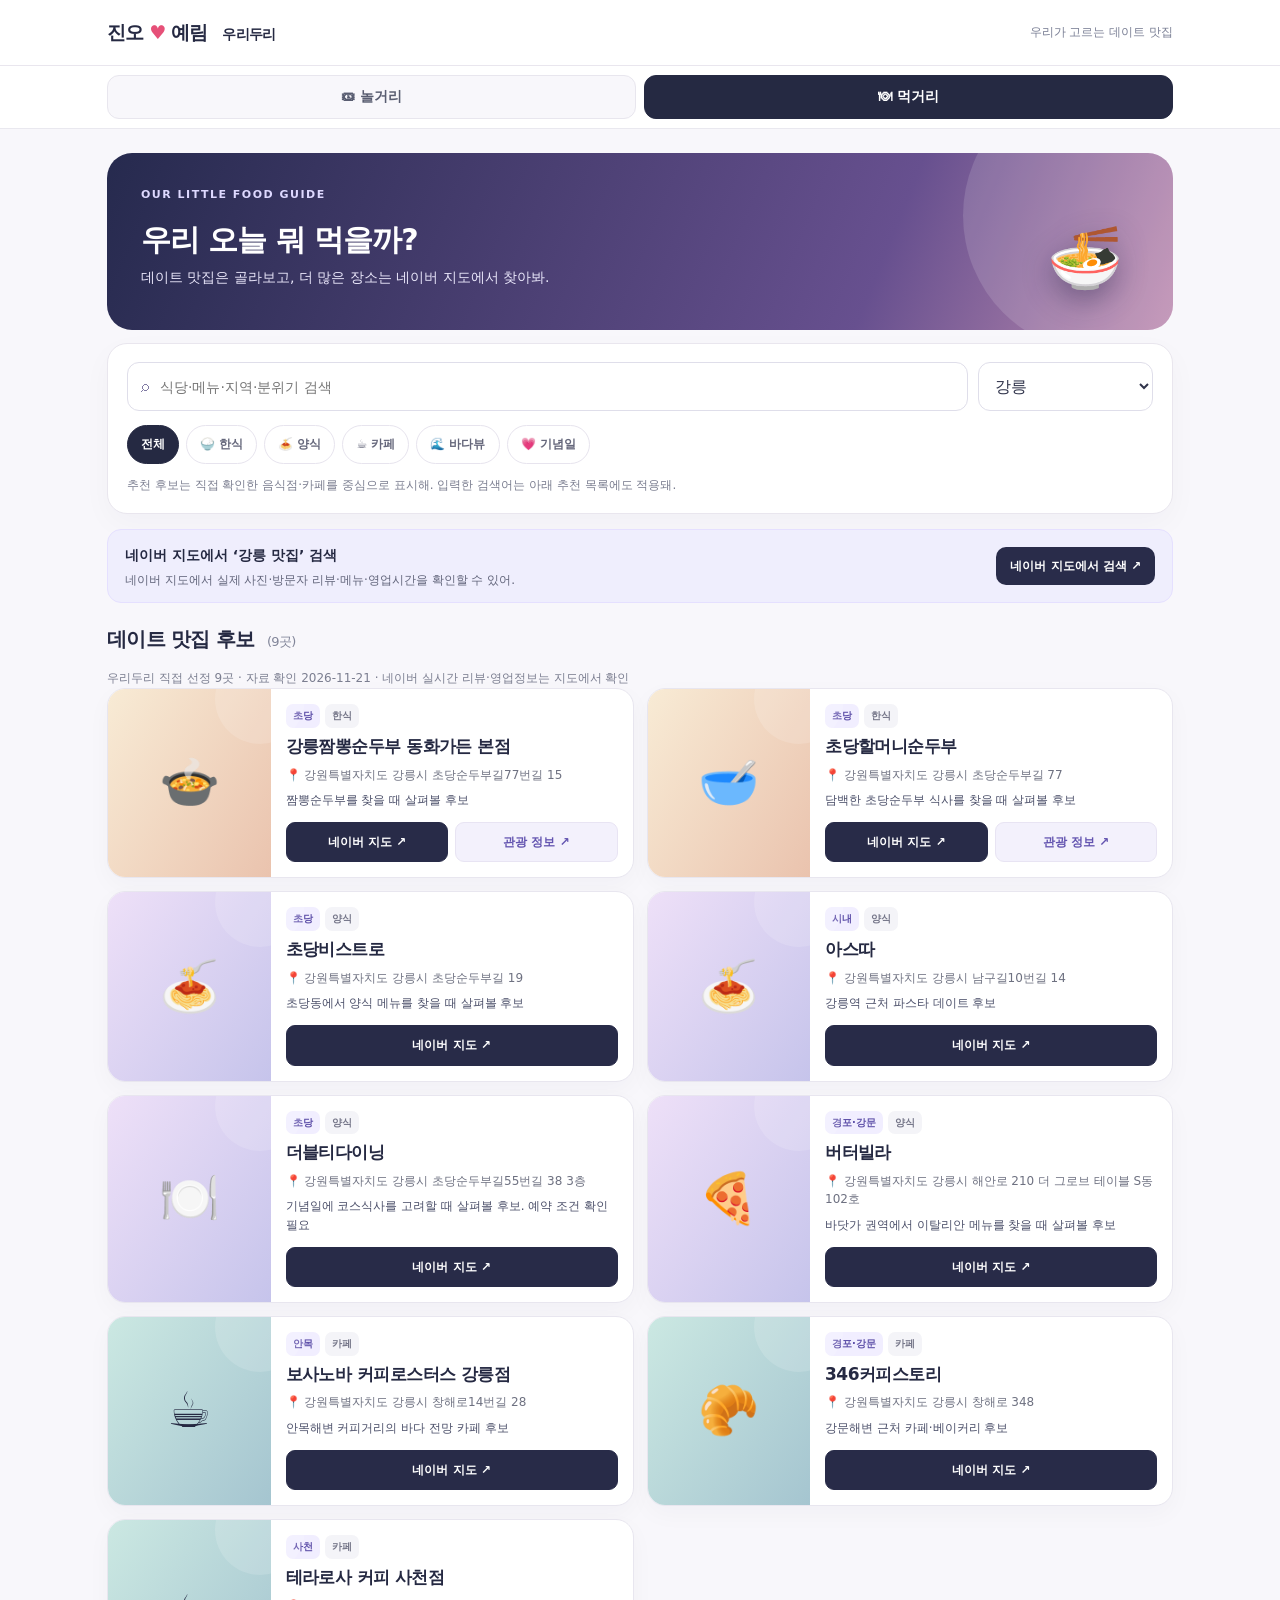
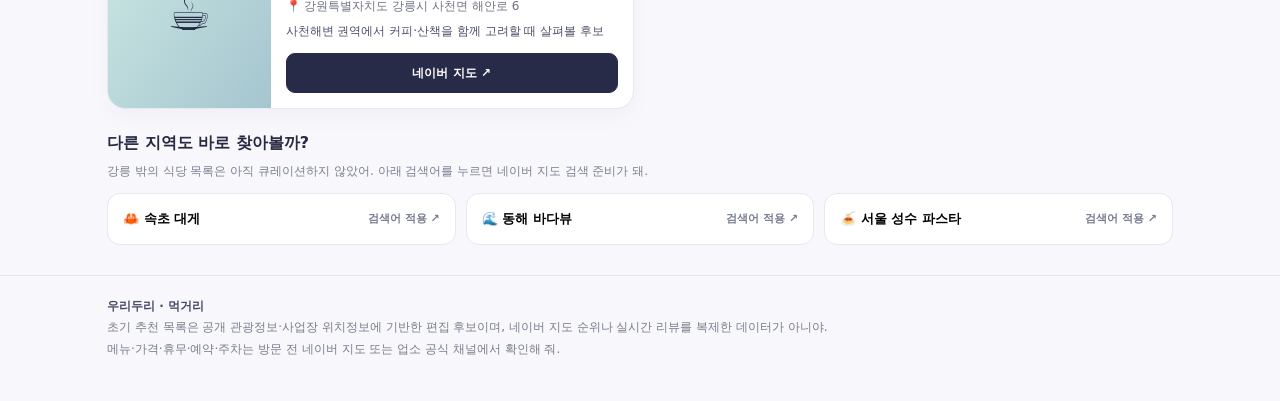
==== food.html @ eb6be4f4 "feat: add standalone UriDuri food discovery page with curated places and Naver Maps search" ====
<!doctype html>
<html lang="ko">
<head>
  <meta charset="utf-8">
  <meta name="viewport" content="width=device-width, initial-scale=1">
  <meta name="theme-color" content="#f8f7fb">
  <meta name="description" content="우리두리 먹거리: 데이트 맛집·카페 추천 후보와 네이버 지도 검색을 한곳에서. 강릉 기본 지역.">
  <title>우리두리 먹거리 | 진오 ♥ 예림</title>
  <link rel="stylesheet" href="./food.css">
  <link rel="stylesheet" href="./site-nav.css">
</head>
<body>
  <header class="nav">
    <div class="wrap navinner">
      <a class="brand" href="./index.html" aria-label="우리두리 놀거리로 이동">진오 <em>♥</em> 예림 <span>우리두리</span></a>
      <span class="header-note">우리가 고르는 데이트 맛집</span>
    </div>
  </header>
  <nav class="site-areas" aria-label="우리두리 주요 서비스">
    <div class="site-areas-inner">
      <a class="site-area" href="./index.html">🎟 놀거리</a>
      <a class="site-area active" href="./food.html" aria-current="page">🍽 먹거리</a>
    </div>
  </nav>
  <main class="wrap">
    <section class="food-hero" aria-label="먹거리 소개">
      <div class="hero-card">
        <span class="hero-kicker">OUR LITTLE FOOD GUIDE</span>
        <h1>우리 오늘 뭐 먹을까?</h1>
        <p>데이트 맛집은 골라보고, 더 많은 장소는 네이버 지도에서 찾아봐.</p>
        <span class="hero-emoji" aria-hidden="true">🍜</span>
      </div>
    </section>

    <section class="food-controls" aria-label="맛집 검색 및 취향 필터">
      <form id="foodSearchForm">
        <div class="search-row">
          <label class="search-input">
            <span aria-hidden="true">⌕</span>
            <input id="foodSearch" type="search" placeholder="식당·메뉴·지역·분위기 검색" autocomplete="off" maxlength="100" aria-label="맛집 검색어">
          </label>
          <select id="foodRegion" aria-label="검색 지역">
            <option value="강릉" selected>강릉</option>
            <option value="속초">속초</option>
            <option value="동해">동해</option>
            <option value="춘천">춘천</option>
            <option value="원주">원주</option>
            <option value="서울">서울</option>
            <option value="부산">부산</option>
            <option value="전국">전국</option>
          </select>
        </div>
        <div class="food-chips" role="group" aria-label="식당 종류 및 취향">
          <button class="food-chip active" type="button" data-food-filter="전체" aria-pressed="true">전체</button>
          <button class="food-chip" type="button" data-food-filter="한식" aria-pressed="false">🍚 한식</button>
          <button class="food-chip" type="button" data-food-filter="양식" aria-pressed="false">🍝 양식</button>
          <button class="food-chip" type="button" data-food-filter="카페" aria-pressed="false">☕ 카페</button>
          <button class="food-chip" type="button" data-food-filter="바다뷰" aria-pressed="false">🌊 바다뷰</button>
          <button class="food-chip" type="button" data-food-filter="기념일" aria-pressed="false">💗 기념일</button>
        </div>
      </form>
      <p class="food-source-brief">추천 후보는 직접 확인한 음식점·카페를 중심으로 표시해. 입력한 검색어는 아래 추천 목록에도 적용돼.</p>
    </section>

    <div class="quick-action">
      <div>
        <strong id="naverSummary">네이버 지도에서 ‘강릉 맛집’ 검색</strong>
        <p>네이버 지도에서 실제 사진·방문자 리뷰·메뉴·영업시간을 확인할 수 있어.</p>
      </div>
      <a class="nav-open" id="naverFind" href="https://map.naver.com/p/search/%EA%B0%95%EB%A6%89%20%EB%A7%9B%EC%A7%91" target="_blank" rel="noopener noreferrer">네이버 지도에서 검색 ↗</a>
    </div>

    <section aria-labelledby="foodResultsTitle">
      <div class="section-head">
        <h2 id="foodResultsTitle">데이트 맛집 후보 <small id="foodCount"></small></h2>
      </div>
      <p id="foodStatus" class="food-source-brief" role="status">추천 후보를 불러오는 중...</p>
      <div id="foodCards" class="food-grid" aria-live="polite"></div>
    </section>

    <section class="more-section" aria-label="지역별 맛집 빠른 검색">
      <h3>다른 지역도 바로 찾아볼까?</h3>
      <p>강릉 밖의 식당 목록은 아직 큐레이션하지 않았어. 아래 검색어를 누르면 네이버 지도 검색 준비가 돼.</p>
      <div class="suggest-row">
        <button class="suggest" type="button" data-example-region="속초" data-example-query="대게 맛집"><span>🦀 속초 대게</span><small>검색어 적용 ↗</small></button>
        <button class="suggest" type="button" data-example-region="동해" data-example-query="바다뷰 카페"><span>🌊 동해 바다뷰</span><small>검색어 적용 ↗</small></button>
        <button class="suggest" type="button" data-example-region="서울" data-example-query="성수 파스타"><span>🍝 서울 성수 파스타</span><small>검색어 적용 ↗</small></button>
      </div>
    </section>
  </main>

  <footer class="foot"><div class="wrap">
    <strong>우리두리 · 먹거리</strong>
    <div>초기 추천 목록은 공개 관광정보·사업장 위치정보에 기반한 편집 후보이며, 네이버 지도 순위나 실시간 리뷰를 복제한 데이터가 아니야.</div>
    <div>메뉴·가격·휴무·예약·주차는 방문 전 네이버 지도 또는 업소 공식 채널에서 확인해 줘.</div>
  </div></footer>
  <script defer src="./food.js"></script>
</body>
</html>
---- food.css ----
:root{--ink:#252942;--pale:#f8f7fb;--line:#e9e6ee;--muted:#73788d;--purple:#6254b8;--pink:#e65078}
*{box-sizing:border-box}
html{scroll-behavior:smooth}
body{margin:0;background:var(--pale);font-family:system-ui,-apple-system,'Pretendard','Noto Sans KR',sans-serif;color:var(--ink);line-height:1.55}
button,input,select{font:inherit}
button{cursor:pointer}
a{color:inherit;text-decoration:none}
a:focus-visible,button:focus-visible,input:focus-visible,select:focus-visible{outline:3px solid #988bdc;outline-offset:2px}
[hidden]{display:none!important}
.wrap{max-width:1110px;margin:auto;padding:0 22px}
.nav{background:rgba(255,255,255,.95);border-bottom:1px solid var(--line);position:sticky;top:0;z-index:20;backdrop-filter:blur(12px)}
.navinner{min-height:65px;display:flex;align-items:center;justify-content:space-between;gap:12px}
.brand{font-size:19px;font-weight:850;letter-spacing:-.8px;white-space:nowrap}
.brand em{color:var(--pink);font-style:normal}
.brand span{font-size:.73em;font-weight:700;margin-left:9px}
.header-note{font-size:12px;color:#797e94}
.food-hero{padding:24px 0 13px}
.hero-card{position:relative;overflow:hidden;border-radius:25px;min-height:177px;padding:28px 34px;background:linear-gradient(112deg,#262a4e 0%,#67508f 72%,#bd8bb0 100%);color:#fff}
.hero-card:before{content:'';position:absolute;right:-65px;top:-75px;width:275px;height:275px;border-radius:50%;background:#fff2}
.hero-kicker{font-size:11px;letter-spacing:1.5px;font-weight:800;color:#ded9ff}
.hero-card h1{font-size:30px;letter-spacing:-1px;margin:14px 0 8px;line-height:1.32;position:relative}
.hero-card p{font-size:14px;color:#e9e6fa;margin:0;position:relative}
.hero-emoji{position:absolute;right:50px;top:58px;font-size:61px;filter:drop-shadow(0 10px 15px #15153d66)}
.food-controls{background:#fff;border:1px solid var(--line);padding:18px 19px;border-radius:20px;box-shadow:0 10px 30px #24244708}
.search-row{display:grid;grid-template-columns:minmax(0,1fr) 175px;gap:10px}
.search-input{height:49px;border:1px solid #dfdeea;border-radius:12px;display:flex;align-items:center;gap:9px;padding:0 13px}
.search-input span{color:#817ba4}
.search-input input{border:0;outline:none;width:100%;min-width:0;color:var(--ink);height:100%;font-size:14px}
.search-row select{width:100%;height:49px;border:1px solid #dfdeea;border-radius:12px;padding:0 12px;background:#fff;color:#30344b}
.food-chips{margin-top:14px;display:flex;gap:7px;flex-wrap:wrap}
.food-chip{border:1px solid #e7e4ee;background:#fff;color:#65677b;font-size:12px;font-weight:750;border-radius:99px;padding:9px 13px}
.food-chip.active{background:var(--ink);border-color:var(--ink);color:white}
.food-source-brief{font-size:12px;color:#7b7e90;margin:12px 0 0;line-height:1.6}
.quick-action{display:flex;align-items:center;justify-content:space-between;gap:15px;background:#efeefd;border:1px solid #e5e0ff;padding:13px 17px;border-radius:14px;margin:15px 0 21px}
.quick-action strong{font-size:14px}
.quick-action p{font-size:12px;margin:3px 0 0;color:#62657b}
.nav-open{display:inline-flex;align-items:center;justify-content:center;gap:5px;padding:10px 14px;border-radius:10px;background:#292c4a;color:#fff;font-weight:800;white-space:nowrap;font-size:12px}
.section-head{display:flex;align-items:center;justify-content:space-between;gap:10px;margin:14px 0}
.section-head h2{font-size:20px;letter-spacing:-.7px;margin:0}
.section-head small{font-size:13px;color:#818599;font-weight:500;margin-left:6px}
.food-grid{display:grid;grid-template-columns:repeat(2,minmax(0,1fr));gap:13px}
.food-card{display:flex;min-width:0;overflow:hidden;background:#fff;border:1px solid #e8e6ef;border-radius:18px;box-shadow:0 8px 25px #25294208}
.food-art{flex:0 0 31%;min-height:188px;display:flex;justify-content:center;align-items:center;background:linear-gradient(130deg,#e8e5f7,#c9bddf);font-size:49px;position:relative}
.food-art:after{content:'';position:absolute;right:0;top:0;height:90px;width:90px;border-radius:50%;background:#ffffff24;transform:translate(34px,-35px)}
.food-art.category-cafe{background:linear-gradient(125deg,#cbe8e2,#a5c5d0)}
.food-art.category-korean{background:linear-gradient(120deg,#f8ebd5,#eac3ae)}
.food-art.category-western{background:linear-gradient(125deg,#eee0f8,#c6c4eb)}
.food-art span{position:relative;z-index:1}
.food-info{padding:15px;display:flex;flex-direction:column;gap:7px;min-width:0;flex:1}
.food-tags{display:flex;flex-wrap:wrap;gap:5px}
.food-tag{font-size:10px;color:#5e50a9;background:#f1eeff;border-radius:7px;padding:4px 7px;font-weight:800}
.food-tag.secondary{color:#757689;background:#f4f4f8}
.food-info h3{font-size:17px;letter-spacing:-.55px;margin:0;line-height:1.4;overflow-wrap:anywhere}
.food-info p{font-size:12px;color:#6e7181;line-height:1.55;margin:0}
.food-info .food-note{color:#4c506a;font-size:12px}
.food-actions{display:flex;gap:7px;flex-wrap:wrap;margin-top:auto;padding-top:5px}
.food-actions a{flex:1 1 100px;text-align:center;padding:10px 6px;border-radius:9px;border:1px solid #e8e4f3;color:#6354b0;background:#f3f1fc;font-size:12px;font-weight:800}
.food-actions a.primary{background:#282b48;color:#fff;border-color:#282b48}
.food-empty{grid-column:1/-1;background:white;border:1px dashed #d8d4e6;border-radius:16px;padding:28px 20px;text-align:center;color:#687083;line-height:1.8;font-size:13px}
.more-section{margin:22px 0 8px}
.more-section h3{font-size:16px;margin:0 0 6px}
.more-section p{font-size:12px;color:#798092;margin:0 0 12px}
.suggest-row{display:grid;grid-template-columns:repeat(3,minmax(0,1fr));gap:10px}
.suggest{background:#fff;border:1px solid #e8e6ef;border-radius:13px;padding:15px;display:flex;align-items:center;justify-content:space-between;font-size:13px;font-weight:780;gap:8px}
.suggest small{color:#777b90;font-size:11px}
.foot{border-top:1px solid #e7e5ed;margin-top:30px;padding:20px 0 40px;font-size:12px;color:#777d8d;line-height:1.8}
.foot strong{color:#444b65}
@media(max-width:760px){
 .wrap{padding:0 14px}
 .navinner{min-height:58px}
 .brand{font-size:15px}
 .brand span{font-size:.8em;margin-left:6px}
 .header-note{display:none}
 .food-hero{padding:14px 0 11px}
 .hero-card{min-height:145px;padding:24px;border-radius:19px}
 .hero-kicker{font-size:10px}
 .hero-card h1{font-size:25px;margin:11px 0 8px}
 .hero-card p{font-size:12px;max-width:250px}
 .hero-emoji{font-size:42px;right:19px;top:61px}
 .food-controls{padding:13px;border-radius:15px}
 .search-row{grid-template-columns:minmax(0,1fr) 110px;gap:7px}
 .search-input,.search-row select{height:44px}
 .search-input{padding:0 9px}
 .search-input input{font-size:12px}
 .search-row select{font-size:12px;padding:0 7px}
 .food-chips{flex-wrap:nowrap;overflow-x:auto;scrollbar-width:none;padding-bottom:2px}
 .food-chips::-webkit-scrollbar{display:none}
 .food-chip{white-space:nowrap;flex:none}
 .quick-action{align-items:stretch;padding:12px;gap:9px;flex-direction:column;margin:12px 0 18px}
 .nav-open{min-height:42px}
 .section-head h2{font-size:18px}
 .food-grid{grid-template-columns:1fr;gap:10px}
 .food-card{border-radius:14px}
 .food-art{flex-basis:30%;min-height:174px;font-size:40px}
 .food-info{padding:12px;gap:6px}
 .food-info h3{font-size:15px}
 .food-info p{font-size:11px}
 .food-actions a{font-size:11px;padding:9px 6px}
 .suggest-row{grid-template-columns:1fr}
 .suggest{padding:12px}
}
@media(max-width:350px){.hero-emoji{opacity:.3}.food-art{flex-basis:28%}.food-info{padding:10px}}
---- site-nav.css ----
/* 공통: 우리두리 놀거리/먹거리 대주제 */
.site-areas{background:#fff;border-bottom:1px solid #e9e8ef}
.site-areas-inner{max-width:1110px;margin:auto;display:grid;grid-template-columns:1fr 1fr;gap:8px;padding:9px 22px}
.site-area{min-height:44px;display:flex;align-items:center;justify-content:center;gap:8px;border:1px solid #e8e6ee;border-radius:12px;background:#f8f7fb;color:#595d71;font-weight:800;font-size:14px;text-decoration:none}
.site-area.active{background:#252942;border-color:#252942;color:#fff}
.site-area:focus-visible{outline:3px solid #887be0;outline-offset:2px}
@media(max-width:760px){
 .site-areas-inner{padding:8px 14px;gap:7px}
 .site-area{min-height:43px;font-size:13px;border-radius:11px}
}
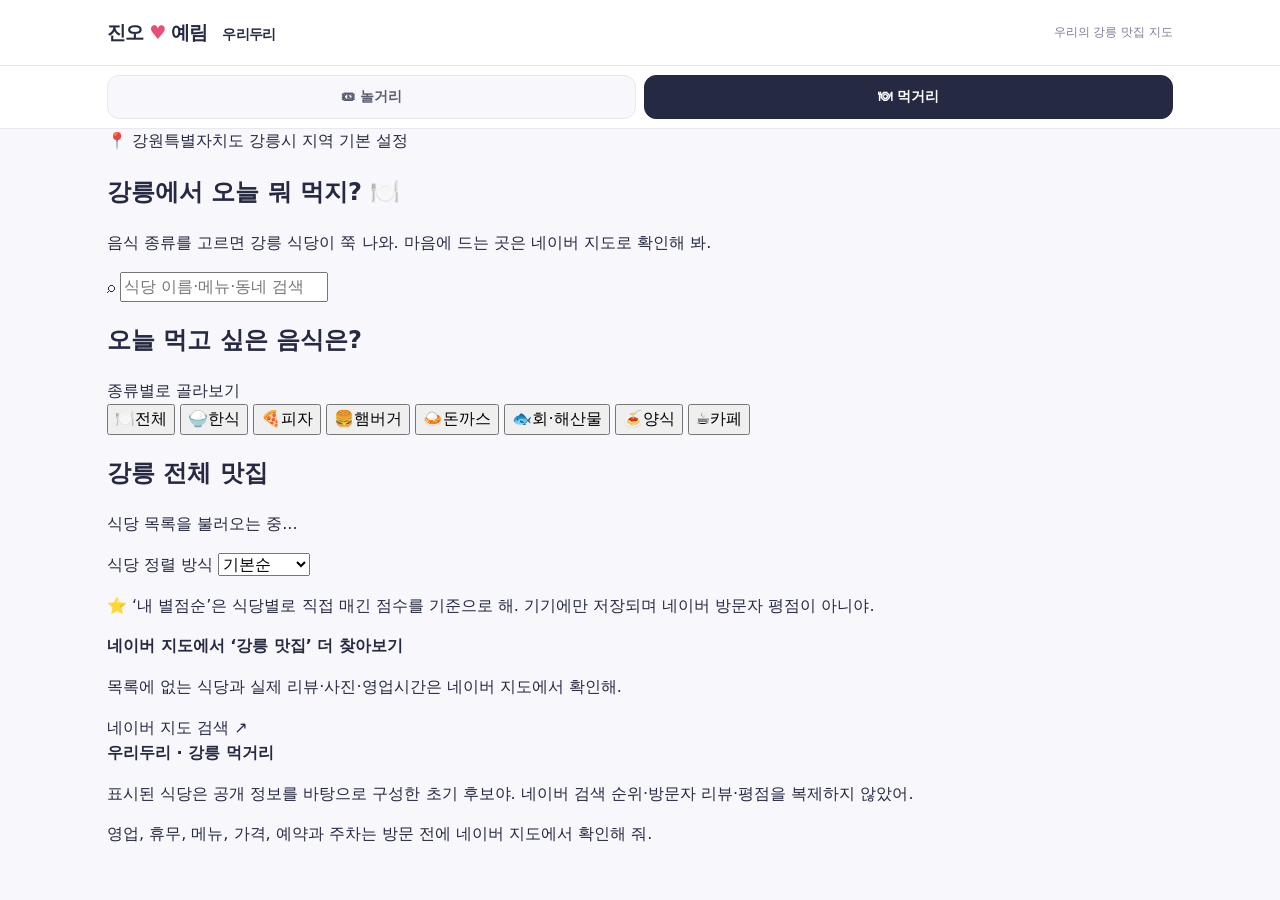
==== commit 805fda03: "ui: redesign Gangneung food discovery as delivery-app categories and vertical restaurant list" ====
--- a/food.html
+++ b/food.html
@@ -4,16 +4,16 @@
   <meta charset="utf-8">
   <meta name="viewport" content="width=device-width, initial-scale=1">
   <meta name="theme-color" content="#f8f7fb">
-  <meta name="description" content="우리두리 먹거리: 데이트 맛집·카페 추천 후보와 네이버 지도 검색을 한곳에서. 강릉 기본 지역.">
-  <title>우리두리 먹거리 | 진오 ♥ 예림</title>
+  <meta name="description" content="우리두리 강릉 먹거리. 한식, 피자, 햄버거, 돈까스, 회 맛집을 음식별로 찾아보고 네이버 지도에서 확인.">
+  <title>우리두리 먹거리 | 강릉 맛집</title>
   <link rel="stylesheet" href="./food.css">
   <link rel="stylesheet" href="./site-nav.css">
 </head>
 <body>
   <header class="nav">
     <div class="wrap navinner">
-      <a class="brand" href="./index.html" aria-label="우리두리 놀거리로 이동">진오 <em>♥</em> 예림 <span>우리두리</span></a>
-      <span class="header-note">우리가 고르는 데이트 맛집</span>
+      <a class="brand" href="./index.html" aria-label="우리두리 놀거리 이동">진오 <em>♥</em> 예림 <span>우리두리</span></a>
+      <span class="header-note">우리의 강릉 맛집 지도</span>
     </div>
   </header>
   <nav class="site-areas" aria-label="우리두리 주요 서비스">
@@ -23,76 +23,67 @@
     </div>
   </nav>
   <main class="wrap">
-    <section class="food-hero" aria-label="먹거리 소개">
-      <div class="hero-card">
-        <span class="hero-kicker">OUR LITTLE FOOD GUIDE</span>
-        <h1>우리 오늘 뭐 먹을까?</h1>
-        <p>데이트 맛집은 골라보고, 더 많은 장소는 네이버 지도에서 찾아봐.</p>
-        <span class="hero-emoji" aria-hidden="true">🍜</span>
+    <section class="food-intro">
+      <div class="food-location">📍 강원특별자치도 강릉시 <span>지역 기본 설정</span></div>
+      <h1>강릉에서 오늘 뭐 먹지? <span aria-hidden="true">🍽️</span></h1>
+      <p>음식 종류를 고르면 강릉 식당이 쭉 나와. 마음에 드는 곳은 네이버 지도로 확인해 봐.</p>
+    </section>
+
+    <section class="food-search-area" aria-label="강릉 식당 찾기">
+      <form id="foodSearchForm" role="search">
+        <label class="food-search-box">
+          <span aria-hidden="true">⌕</span>
+          <input id="foodSearch" type="search" placeholder="식당 이름·메뉴·동네 검색" autocomplete="off" maxlength="100" aria-label="강릉 맛집 검색어">
+        </label>
+      </form>
+      <div class="food-category-title">
+        <h2>오늘 먹고 싶은 음식은?</h2>
+        <span>종류별로 골라보기</span>
+      </div>
+      <div class="food-category-grid" role="group" aria-label="음식 종류 선택">
+        <button class="food-category active" data-food-filter="전체" type="button" aria-pressed="true"><span class="food-category-icon">🍽️</span><span>전체</span></button>
+        <button class="food-category" data-food-filter="한식" type="button" aria-pressed="false"><span class="food-category-icon">🍚</span><span>한식</span></button>
+        <button class="food-category" data-food-filter="피자" type="button" aria-pressed="false"><span class="food-category-icon">🍕</span><span>피자</span></button>
+        <button class="food-category" data-food-filter="햄버거" type="button" aria-pressed="false"><span class="food-category-icon">🍔</span><span>햄버거</span></button>
+        <button class="food-category" data-food-filter="돈까스" type="button" aria-pressed="false"><span class="food-category-icon">🍛</span><span>돈까스</span></button>
+        <button class="food-category" data-food-filter="회" type="button" aria-pressed="false"><span class="food-category-icon">🐟</span><span>회·해산물</span></button>
+        <button class="food-category" data-food-filter="양식" type="button" aria-pressed="false"><span class="food-category-icon">🍝</span><span>양식</span></button>
+        <button class="food-category" data-food-filter="카페" type="button" aria-pressed="false"><span class="food-category-icon">☕</span><span>카페</span></button>
       </div>
     </section>
 
-    <section class="food-controls" aria-label="맛집 검색 및 취향 필터">
-      <form id="foodSearchForm">
-        <div class="search-row">
-          <label class="search-input">
-            <span aria-hidden="true">⌕</span>
-            <input id="foodSearch" type="search" placeholder="식당·메뉴·지역·분위기 검색" autocomplete="off" maxlength="100" aria-label="맛집 검색어">
-          </label>
-          <select id="foodRegion" aria-label="검색 지역">
-            <option value="강릉" selected>강릉</option>
-            <option value="속초">속초</option>
-            <option value="동해">동해</option>
-            <option value="춘천">춘천</option>
-            <option value="원주">원주</option>
-            <option value="서울">서울</option>
-            <option value="부산">부산</option>
-            <option value="전국">전국</option>
+    <section class="restaurants" aria-labelledby="foodResultsTitle">
+      <div class="food-results-title">
+        <div>
+          <h2 id="foodResultsTitle"><span id="foodCategoryTitle">강릉 전체 맛집</span> <small id="foodCount"></small></h2>
+          <p id="foodStatus" role="status">식당 목록을 불러오는 중...</p>
+        </div>
+        <label class="food-sort">
+          <span class="visually-hidden">식당 정렬 방식</span>
+          <select id="foodSort" aria-label="식당 정렬 방식">
+            <option value="recommended">기본순</option>
+            <option value="name">가나다순</option>
+            <option value="my-rating">내 별점순</option>
           </select>
-        </div>
-        <div class="food-chips" role="group" aria-label="식당 종류 및 취향">
-          <button class="food-chip active" type="button" data-food-filter="전체" aria-pressed="true">전체</button>
-          <button class="food-chip" type="button" data-food-filter="한식" aria-pressed="false">🍚 한식</button>
-          <button class="food-chip" type="button" data-food-filter="양식" aria-pressed="false">🍝 양식</button>
-          <button class="food-chip" type="button" data-food-filter="카페" aria-pressed="false">☕ 카페</button>
-          <button class="food-chip" type="button" data-food-filter="바다뷰" aria-pressed="false">🌊 바다뷰</button>
-          <button class="food-chip" type="button" data-food-filter="기념일" aria-pressed="false">💗 기념일</button>
-        </div>
-      </form>
-      <p class="food-source-brief">추천 후보는 직접 확인한 음식점·카페를 중심으로 표시해. 입력한 검색어는 아래 추천 목록에도 적용돼.</p>
+        </label>
+      </div>
+      <div class="food-list" id="foodCards" aria-live="polite"></div>
+      <p class="food-rating-hint">⭐ ‘내 별점순’은 식당별로 직접 매긴 점수를 기준으로 해. 기기에만 저장되며 네이버 방문자 평점이 아니야.</p>
     </section>
 
-    <div class="quick-action">
+    <section class="food-naver-box" aria-label="네이버 지도에서 더 찾기">
       <div>
-        <strong id="naverSummary">네이버 지도에서 ‘강릉 맛집’ 검색</strong>
-        <p>네이버 지도에서 실제 사진·방문자 리뷰·메뉴·영업시간을 확인할 수 있어.</p>
+        <strong id="naverSummary">네이버 지도에서 ‘강릉 맛집’ 더 찾아보기</strong>
+        <p>목록에 없는 식당과 실제 리뷰·사진·영업시간은 네이버 지도에서 확인해.</p>
       </div>
-      <a class="nav-open" id="naverFind" href="https://map.naver.com/p/search/%EA%B0%95%EB%A6%89%20%EB%A7%9B%EC%A7%91" target="_blank" rel="noopener noreferrer">네이버 지도에서 검색 ↗</a>
-    </div>
-
-    <section aria-labelledby="foodResultsTitle">
-      <div class="section-head">
-        <h2 id="foodResultsTitle">데이트 맛집 후보 <small id="foodCount"></small></h2>
-      </div>
-      <p id="foodStatus" class="food-source-brief" role="status">추천 후보를 불러오는 중...</p>
-      <div id="foodCards" class="food-grid" aria-live="polite"></div>
-    </section>
-
-    <section class="more-section" aria-label="지역별 맛집 빠른 검색">
-      <h3>다른 지역도 바로 찾아볼까?</h3>
-      <p>강릉 밖의 식당 목록은 아직 큐레이션하지 않았어. 아래 검색어를 누르면 네이버 지도 검색 준비가 돼.</p>
-      <div class="suggest-row">
-        <button class="suggest" type="button" data-example-region="속초" data-example-query="대게 맛집"><span>🦀 속초 대게</span><small>검색어 적용 ↗</small></button>
-        <button class="suggest" type="button" data-example-region="동해" data-example-query="바다뷰 카페"><span>🌊 동해 바다뷰</span><small>검색어 적용 ↗</small></button>
-        <button class="suggest" type="button" data-example-region="서울" data-example-query="성수 파스타"><span>🍝 서울 성수 파스타</span><small>검색어 적용 ↗</small></button>
-      </div>
+      <a class="food-naver-btn" id="naverFind" href="https://map.naver.com/p/search/%EA%B0%95%EB%A6%89%20%EB%A7%9B%EC%A7%91" target="_blank" rel="noopener noreferrer">네이버 지도 검색 ↗</a>
     </section>
   </main>
 
-  <footer class="foot"><div class="wrap">
-    <strong>우리두리 · 먹거리</strong>
-    <div>초기 추천 목록은 공개 관광정보·사업장 위치정보에 기반한 편집 후보이며, 네이버 지도 순위나 실시간 리뷰를 복제한 데이터가 아니야.</div>
-    <div>메뉴·가격·휴무·예약·주차는 방문 전 네이버 지도 또는 업소 공식 채널에서 확인해 줘.</div>
+  <footer class="food-footer"><div class="wrap">
+    <strong>우리두리 · 강릉 먹거리</strong>
+    <p>표시된 식당은 공개 정보를 바탕으로 구성한 초기 후보야. 네이버 검색 순위·방문자 리뷰·평점을 복제하지 않았어.</p>
+    <p>영업, 휴무, 메뉴, 가격, 예약과 주차는 방문 전에 네이버 지도에서 확인해 줘.</p>
   </div></footer>
   <script defer src="./food.js"></script>
 </body>
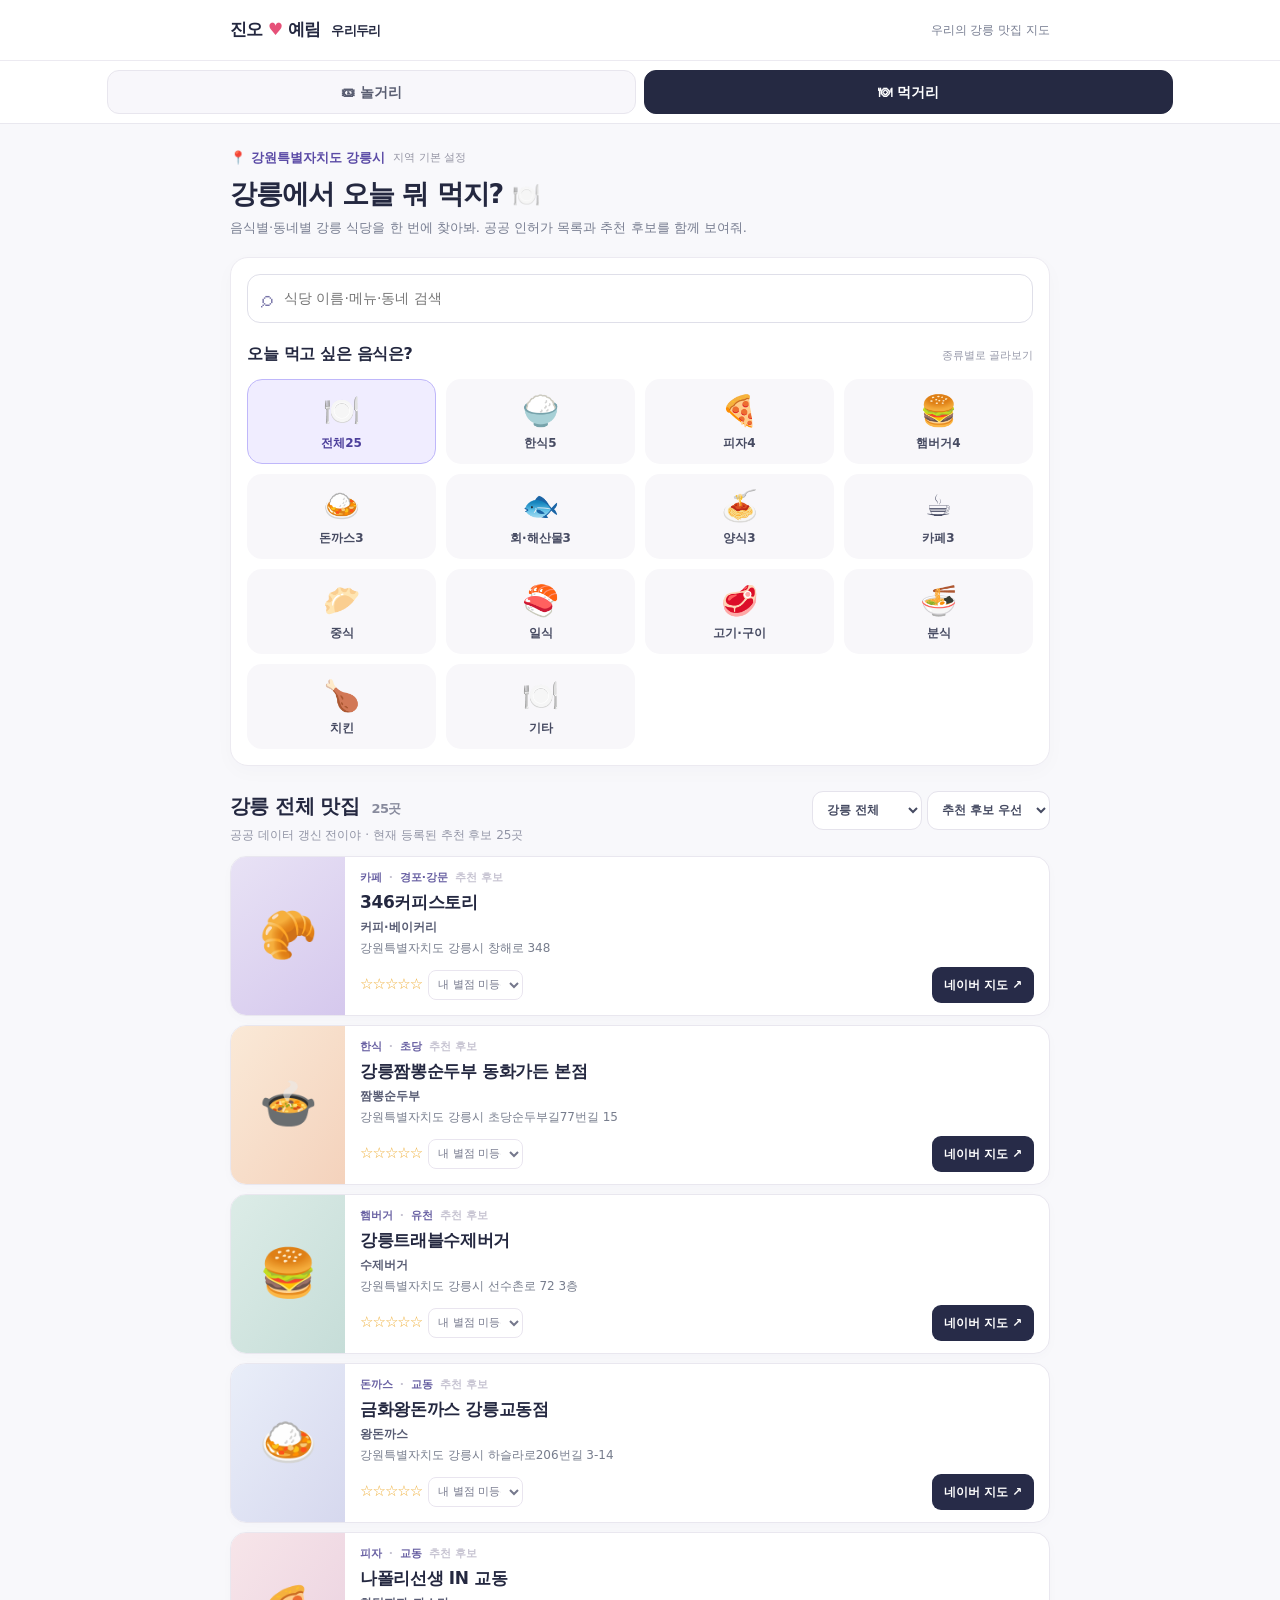
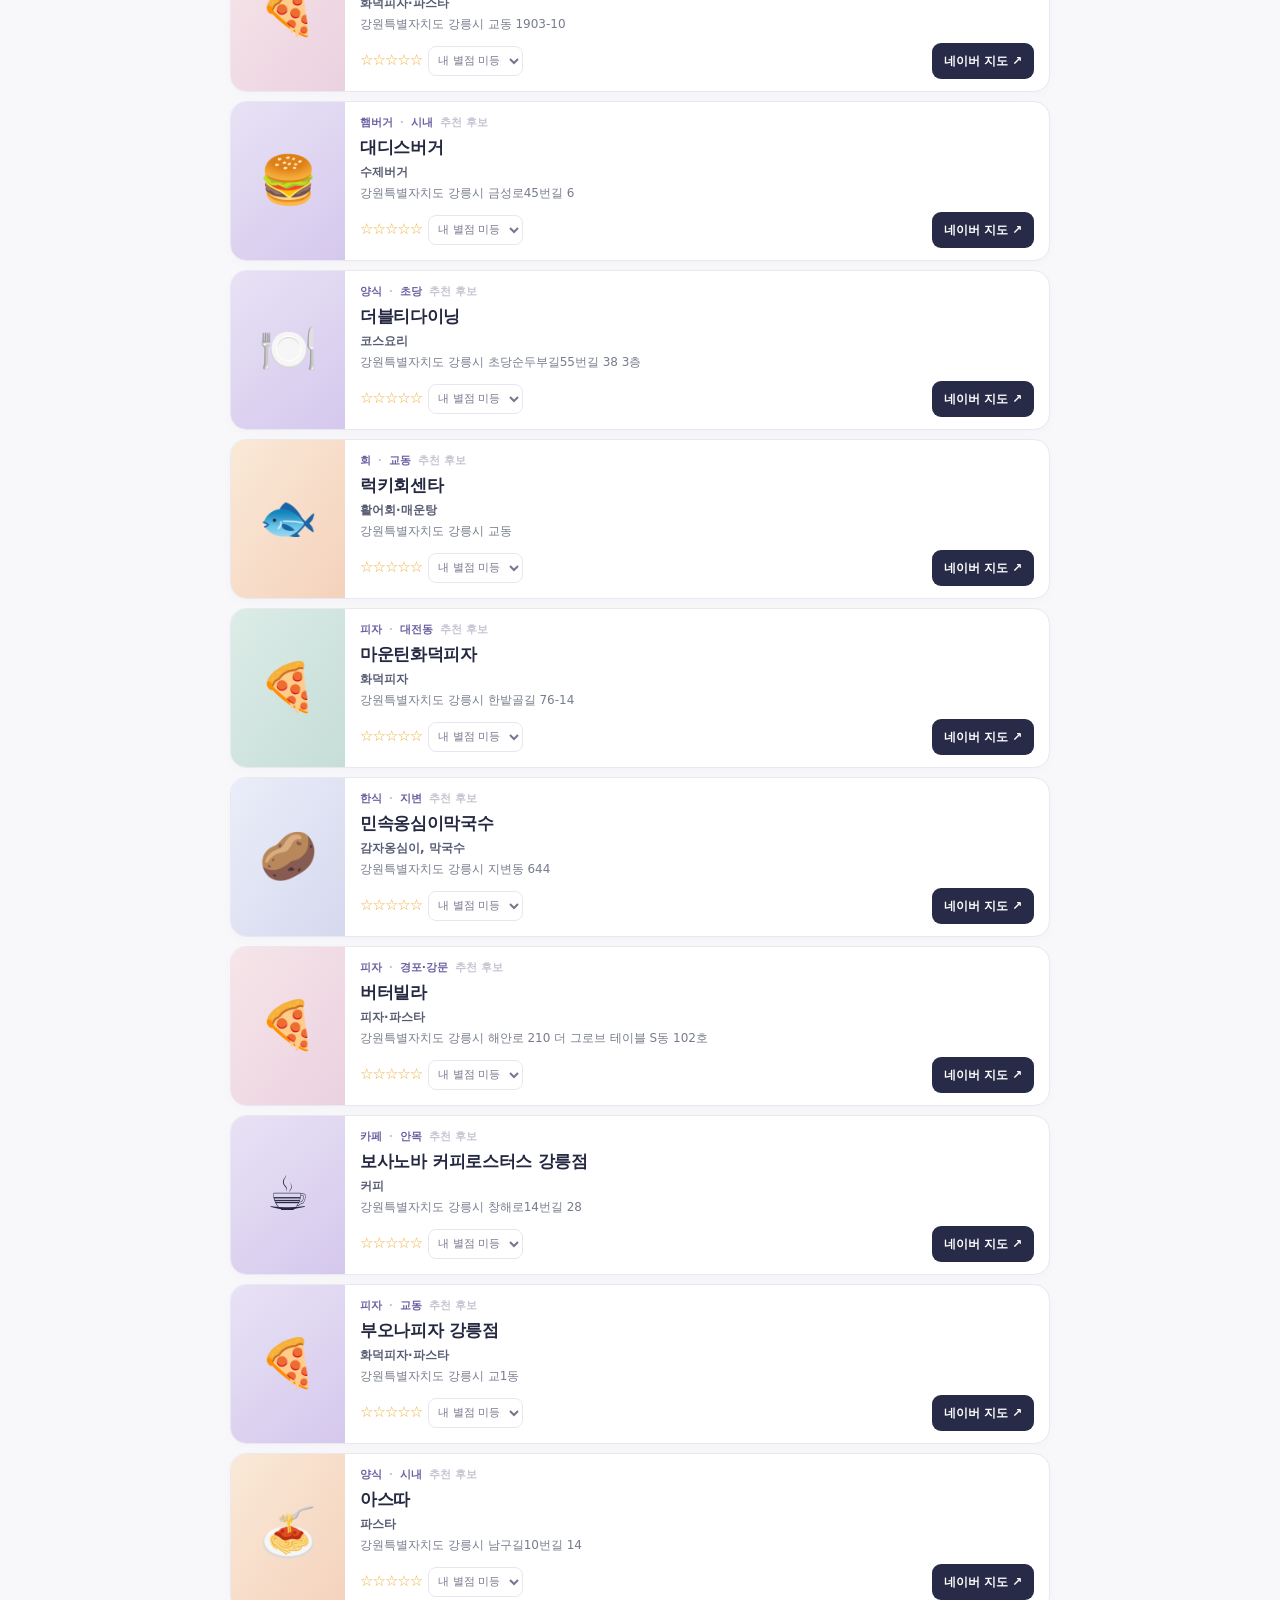
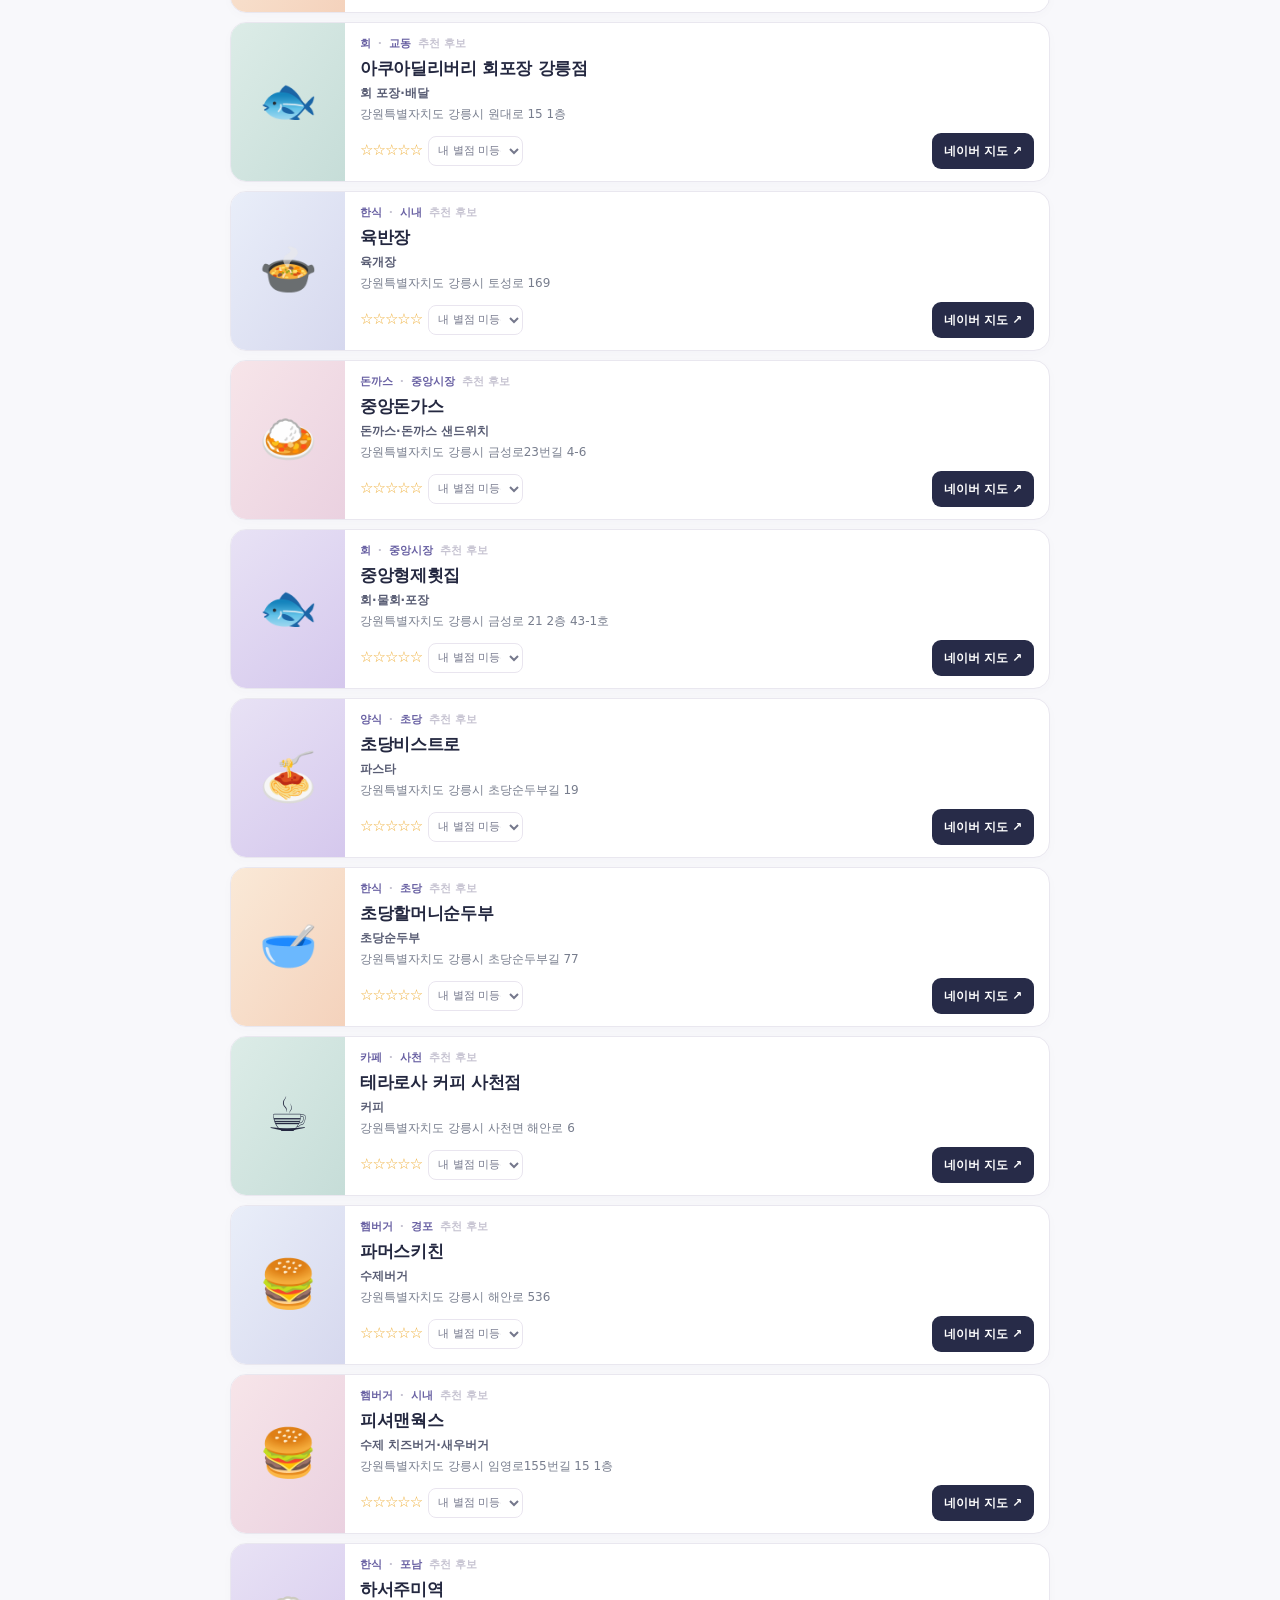
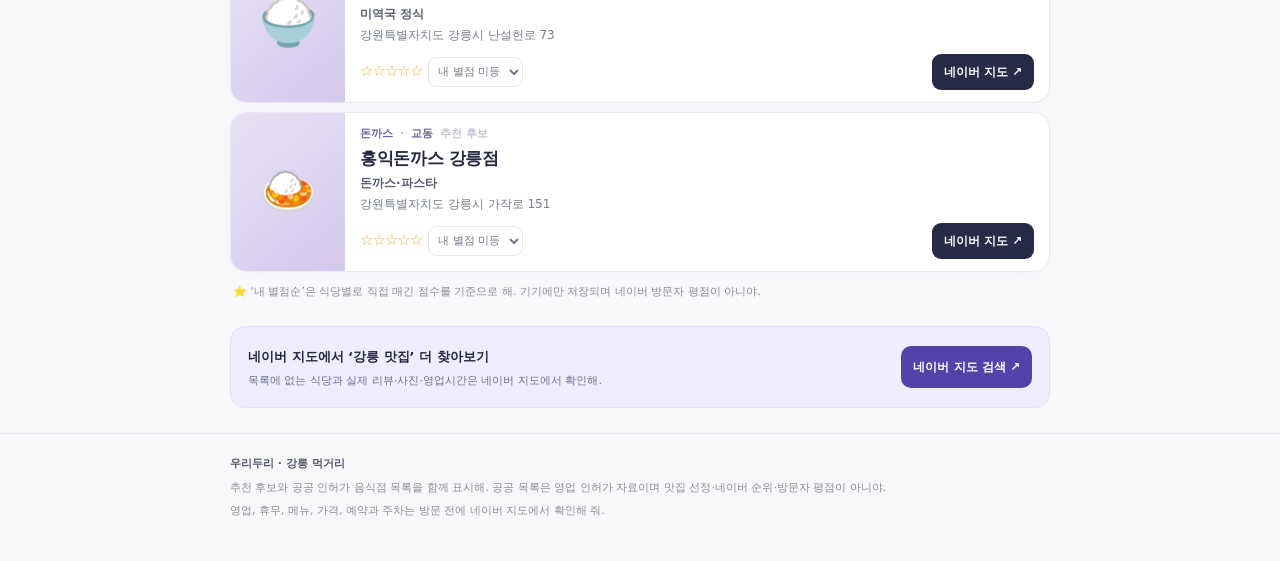
==== commit f0625678: "feat(food): expand mobile browse controls in food.html" ====
--- a/food.html
+++ b/food.html
@@ -26,7 +26,7 @@
     <section class="food-intro">
       <div class="food-location">📍 강원특별자치도 강릉시 <span>지역 기본 설정</span></div>
       <h1>강릉에서 오늘 뭐 먹지? <span aria-hidden="true">🍽️</span></h1>
-      <p>음식 종류를 고르면 강릉 식당이 쭉 나와. 마음에 드는 곳은 네이버 지도로 확인해 봐.</p>
+      <p>음식별·동네별 강릉 식당을 한 번에 찾아봐. 공공 인허가 목록과 추천 후보를 함께 보여줘.</p>
     </section>
 
     <section class="food-search-area" aria-label="강릉 식당 찾기">
@@ -41,14 +41,21 @@
         <span>종류별로 골라보기</span>
       </div>
       <div class="food-category-grid" role="group" aria-label="음식 종류 선택">
-        <button class="food-category active" data-food-filter="전체" type="button" aria-pressed="true"><span class="food-category-icon">🍽️</span><span>전체</span></button>
-        <button class="food-category" data-food-filter="한식" type="button" aria-pressed="false"><span class="food-category-icon">🍚</span><span>한식</span></button>
-        <button class="food-category" data-food-filter="피자" type="button" aria-pressed="false"><span class="food-category-icon">🍕</span><span>피자</span></button>
-        <button class="food-category" data-food-filter="햄버거" type="button" aria-pressed="false"><span class="food-category-icon">🍔</span><span>햄버거</span></button>
-        <button class="food-category" data-food-filter="돈까스" type="button" aria-pressed="false"><span class="food-category-icon">🍛</span><span>돈까스</span></button>
-        <button class="food-category" data-food-filter="회" type="button" aria-pressed="false"><span class="food-category-icon">🐟</span><span>회·해산물</span></button>
-        <button class="food-category" data-food-filter="양식" type="button" aria-pressed="false"><span class="food-category-icon">🍝</span><span>양식</span></button>
-        <button class="food-category" data-food-filter="카페" type="button" aria-pressed="false"><span class="food-category-icon">☕</span><span>카페</span></button>
+        <button class="food-category active" data-food-filter="전체" type="button" aria-pressed="true"><span class="food-category-icon">🍽️</span><span>전체<span class="food-category-count"></span></span></button>
+        <button class="food-category" data-food-filter="한식" type="button" aria-pressed="false"><span class="food-category-icon">🍚</span><span>한식<span class="food-category-count"></span></span></button>
+        <button class="food-category" data-food-filter="피자" type="button" aria-pressed="false"><span class="food-category-icon">🍕</span><span>피자<span class="food-category-count"></span></span></button>
+        <button class="food-category" data-food-filter="햄버거" type="button" aria-pressed="false"><span class="food-category-icon">🍔</span><span>햄버거<span class="food-category-count"></span></span></button>
+        <button class="food-category" data-food-filter="돈까스" type="button" aria-pressed="false"><span class="food-category-icon">🍛</span><span>돈까스<span class="food-category-count"></span></span></button>
+        <button class="food-category" data-food-filter="회" type="button" aria-pressed="false"><span class="food-category-icon">🐟</span><span>회·해산물<span class="food-category-count"></span></span></button>
+        <button class="food-category" data-food-filter="양식" type="button" aria-pressed="false"><span class="food-category-icon">🍝</span><span>양식<span class="food-category-count"></span></span></button>
+        <button class="food-category" data-food-filter="카페" type="button" aria-pressed="false"><span class="food-category-icon">☕</span><span>카페<span class="food-category-count"></span></span></button>
+
+        <button class="food-category" data-food-filter="중식" type="button" aria-pressed="false"><span class="food-category-icon">🥟</span><span>중식<span class="food-category-count"></span></span></button>
+        <button class="food-category" data-food-filter="일식" type="button" aria-pressed="false"><span class="food-category-icon">🍣</span><span>일식<span class="food-category-count"></span></span></button>
+        <button class="food-category" data-food-filter="고기" type="button" aria-pressed="false"><span class="food-category-icon">🥩</span><span>고기·구이<span class="food-category-count"></span></span></button>
+        <button class="food-category" data-food-filter="분식" type="button" aria-pressed="false"><span class="food-category-icon">🍜</span><span>분식<span class="food-category-count"></span></span></button>
+        <button class="food-category" data-food-filter="치킨" type="button" aria-pressed="false"><span class="food-category-icon">🍗</span><span>치킨<span class="food-category-count"></span></span></button>
+        <button class="food-category" data-food-filter="기타" type="button" aria-pressed="false"><span class="food-category-icon">🍽️</span><span>기타<span class="food-category-count"></span></span></button>
       </div>
     </section>
 
@@ -58,17 +65,37 @@
           <h2 id="foodResultsTitle"><span id="foodCategoryTitle">강릉 전체 맛집</span> <small id="foodCount"></small></h2>
           <p id="foodStatus" role="status">식당 목록을 불러오는 중...</p>
         </div>
+        <div class="food-tools">
+          <label class="food-sort"><span class="visually-hidden">강릉 동네 선택</span>
+            <select id="foodArea" aria-label="지역별 식당 찾기">
+              <option value="전체">강릉 전체</option>
+              <option value="교동">교동</option><option value="유천">유천</option>
+              <option value="포남">포남</option><option value="초당">초당</option>
+              <option value="경포">경포</option><option value="강문">강문</option>
+              <option value="안목">안목</option><option value="주문진">주문진</option>
+              <option value="사천">사천</option>
+            </select>
+          </label>
         <label class="food-sort">
           <span class="visually-hidden">식당 정렬 방식</span>
           <select id="foodSort" aria-label="식당 정렬 방식">
-            <option value="recommended">기본순</option>
+            <option value="recommended">추천 후보 우선</option>
             <option value="name">가나다순</option>
             <option value="my-rating">내 별점순</option>
           </select>
         </label>
+        </div>
       </div>
       <div class="food-list" id="foodCards" aria-live="polite"></div>
+      <button id="foodLoadMore" class="food-load-more" type="button" hidden>식당 더 보기</button>
       <p class="food-rating-hint">⭐ ‘내 별점순’은 식당별로 직접 매긴 점수를 기준으로 해. 기기에만 저장되며 네이버 방문자 평점이 아니야.</p>
+    </section>
+
+    <section class="food-live" id="foodLive" aria-label="네이버 실시간 지역검색" hidden>
+      <div class="food-results-title">
+        <div><h2>네이버 실시간 검색</h2><p id="foodLiveStatus" role="status"></p></div>
+      </div>
+      <div class="food-live-list" id="foodLiveCards" aria-live="polite"></div>
     </section>
 
     <section class="food-naver-box" aria-label="네이버 지도에서 더 찾기">
@@ -82,9 +109,10 @@
 
   <footer class="food-footer"><div class="wrap">
     <strong>우리두리 · 강릉 먹거리</strong>
-    <p>표시된 식당은 공개 정보를 바탕으로 구성한 초기 후보야. 네이버 검색 순위·방문자 리뷰·평점을 복제하지 않았어.</p>
+    <p>추천 후보와 공공 인허가 음식점 목록을 함께 표시해. 공공 목록은 영업 인허가 자료이며 맛집 선정·네이버 순위·방문자 평점이 아니야.</p>
     <p>영업, 휴무, 메뉴, 가격, 예약과 주차는 방문 전에 네이버 지도에서 확인해 줘.</p>
   </div></footer>
+  <script defer src="./food-config.js"></script>
   <script defer src="./food.js"></script>
 </body>
 </html>
--- a/food.css
+++ b/food.css
@@ -1,102 +1,105 @@
-:root{--ink:#252942;--pale:#f8f7fb;--line:#e9e6ee;--muted:#73788d;--purple:#6254b8;--pink:#e65078}
+:root{--ink:#242840;--pale:#f8f8fb;--line:#eceaf1;--muted:#777d91;--purple:#6558b5;--pink:#e65078}
 *{box-sizing:border-box}
 html{scroll-behavior:smooth}
-body{margin:0;background:var(--pale);font-family:system-ui,-apple-system,'Pretendard','Noto Sans KR',sans-serif;color:var(--ink);line-height:1.55}
+body{margin:0;background:var(--pale);color:var(--ink);font-family:system-ui,-apple-system,"Pretendard","Noto Sans KR",sans-serif;line-height:1.5}
 button,input,select{font:inherit}
 button{cursor:pointer}
-a{color:inherit;text-decoration:none}
-a:focus-visible,button:focus-visible,input:focus-visible,select:focus-visible{outline:3px solid #988bdc;outline-offset:2px}
-[hidden]{display:none!important}
-.wrap{max-width:1110px;margin:auto;padding:0 22px}
-.nav{background:rgba(255,255,255,.95);border-bottom:1px solid var(--line);position:sticky;top:0;z-index:20;backdrop-filter:blur(12px)}
-.navinner{min-height:65px;display:flex;align-items:center;justify-content:space-between;gap:12px}
-.brand{font-size:19px;font-weight:850;letter-spacing:-.8px;white-space:nowrap}
+a{text-decoration:none;color:inherit}
+a:focus-visible,button:focus-visible,input:focus-visible,select:focus-visible{outline:3px solid #998aff;outline-offset:2px}
+.visually-hidden{position:absolute!important;width:1px!important;height:1px!important;overflow:hidden!important;clip:rect(0,0,0,0);white-space:nowrap}
+.wrap{max-width:860px;padding:0 20px;margin:0 auto}
+.nav{position:sticky;top:0;z-index:20;background:#ffffffee;border-bottom:1px solid var(--line);backdrop-filter:blur(14px)}
+.navinner{min-height:60px;display:flex;align-items:center;justify-content:space-between;gap:12px}
+.brand{font-weight:850;font-size:17px;letter-spacing:-.7px;white-space:nowrap}
 .brand em{color:var(--pink);font-style:normal}
-.brand span{font-size:.73em;font-weight:700;margin-left:9px}
-.header-note{font-size:12px;color:#797e94}
-.food-hero{padding:24px 0 13px}
-.hero-card{position:relative;overflow:hidden;border-radius:25px;min-height:177px;padding:28px 34px;background:linear-gradient(112deg,#262a4e 0%,#67508f 72%,#bd8bb0 100%);color:#fff}
-.hero-card:before{content:'';position:absolute;right:-65px;top:-75px;width:275px;height:275px;border-radius:50%;background:#fff2}
-.hero-kicker{font-size:11px;letter-spacing:1.5px;font-weight:800;color:#ded9ff}
-.hero-card h1{font-size:30px;letter-spacing:-1px;margin:14px 0 8px;line-height:1.32;position:relative}
-.hero-card p{font-size:14px;color:#e9e6fa;margin:0;position:relative}
-.hero-emoji{position:absolute;right:50px;top:58px;font-size:61px;filter:drop-shadow(0 10px 15px #15153d66)}
-.food-controls{background:#fff;border:1px solid var(--line);padding:18px 19px;border-radius:20px;box-shadow:0 10px 30px #24244708}
-.search-row{display:grid;grid-template-columns:minmax(0,1fr) 175px;gap:10px}
-.search-input{height:49px;border:1px solid #dfdeea;border-radius:12px;display:flex;align-items:center;gap:9px;padding:0 13px}
-.search-input span{color:#817ba4}
-.search-input input{border:0;outline:none;width:100%;min-width:0;color:var(--ink);height:100%;font-size:14px}
-.search-row select{width:100%;height:49px;border:1px solid #dfdeea;border-radius:12px;padding:0 12px;background:#fff;color:#30344b}
-.food-chips{margin-top:14px;display:flex;gap:7px;flex-wrap:wrap}
-.food-chip{border:1px solid #e7e4ee;background:#fff;color:#65677b;font-size:12px;font-weight:750;border-radius:99px;padding:9px 13px}
-.food-chip.active{background:var(--ink);border-color:var(--ink);color:white}
-.food-source-brief{font-size:12px;color:#7b7e90;margin:12px 0 0;line-height:1.6}
-.quick-action{display:flex;align-items:center;justify-content:space-between;gap:15px;background:#efeefd;border:1px solid #e5e0ff;padding:13px 17px;border-radius:14px;margin:15px 0 21px}
-.quick-action strong{font-size:14px}
-.quick-action p{font-size:12px;margin:3px 0 0;color:#62657b}
-.nav-open{display:inline-flex;align-items:center;justify-content:center;gap:5px;padding:10px 14px;border-radius:10px;background:#292c4a;color:#fff;font-weight:800;white-space:nowrap;font-size:12px}
-.section-head{display:flex;align-items:center;justify-content:space-between;gap:10px;margin:14px 0}
-.section-head h2{font-size:20px;letter-spacing:-.7px;margin:0}
-.section-head small{font-size:13px;color:#818599;font-weight:500;margin-left:6px}
-.food-grid{display:grid;grid-template-columns:repeat(2,minmax(0,1fr));gap:13px}
-.food-card{display:flex;min-width:0;overflow:hidden;background:#fff;border:1px solid #e8e6ef;border-radius:18px;box-shadow:0 8px 25px #25294208}
-.food-art{flex:0 0 31%;min-height:188px;display:flex;justify-content:center;align-items:center;background:linear-gradient(130deg,#e8e5f7,#c9bddf);font-size:49px;position:relative}
-.food-art:after{content:'';position:absolute;right:0;top:0;height:90px;width:90px;border-radius:50%;background:#ffffff24;transform:translate(34px,-35px)}
-.food-art.category-cafe{background:linear-gradient(125deg,#cbe8e2,#a5c5d0)}
-.food-art.category-korean{background:linear-gradient(120deg,#f8ebd5,#eac3ae)}
-.food-art.category-western{background:linear-gradient(125deg,#eee0f8,#c6c4eb)}
-.food-art span{position:relative;z-index:1}
-.food-info{padding:15px;display:flex;flex-direction:column;gap:7px;min-width:0;flex:1}
-.food-tags{display:flex;flex-wrap:wrap;gap:5px}
-.food-tag{font-size:10px;color:#5e50a9;background:#f1eeff;border-radius:7px;padding:4px 7px;font-weight:800}
-.food-tag.secondary{color:#757689;background:#f4f4f8}
-.food-info h3{font-size:17px;letter-spacing:-.55px;margin:0;line-height:1.4;overflow-wrap:anywhere}
-.food-info p{font-size:12px;color:#6e7181;line-height:1.55;margin:0}
-.food-info .food-note{color:#4c506a;font-size:12px}
-.food-actions{display:flex;gap:7px;flex-wrap:wrap;margin-top:auto;padding-top:5px}
-.food-actions a{flex:1 1 100px;text-align:center;padding:10px 6px;border-radius:9px;border:1px solid #e8e4f3;color:#6354b0;background:#f3f1fc;font-size:12px;font-weight:800}
-.food-actions a.primary{background:#282b48;color:#fff;border-color:#282b48}
-.food-empty{grid-column:1/-1;background:white;border:1px dashed #d8d4e6;border-radius:16px;padding:28px 20px;text-align:center;color:#687083;line-height:1.8;font-size:13px}
-.more-section{margin:22px 0 8px}
-.more-section h3{font-size:16px;margin:0 0 6px}
-.more-section p{font-size:12px;color:#798092;margin:0 0 12px}
-.suggest-row{display:grid;grid-template-columns:repeat(3,minmax(0,1fr));gap:10px}
-.suggest{background:#fff;border:1px solid #e8e6ef;border-radius:13px;padding:15px;display:flex;align-items:center;justify-content:space-between;font-size:13px;font-weight:780;gap:8px}
-.suggest small{color:#777b90;font-size:11px}
-.foot{border-top:1px solid #e7e5ed;margin-top:30px;padding:20px 0 40px;font-size:12px;color:#777d8d;line-height:1.8}
-.foot strong{color:#444b65}
+.brand span{font-size:.78em;margin-left:6px}
+.header-note{color:var(--muted);font-size:12px}
+.food-intro{padding:24px 0 18px}
+.food-location{display:flex;align-items:center;gap:8px;color:#5b4ba6;font-size:13px;font-weight:800}
+.food-location span{color:#9696a5;font-size:11px;font-weight:500}
+.food-intro h1{font-size:27px;letter-spacing:-1.05px;margin:8px 0 6px;line-height:1.35}
+.food-intro h1 span{font-size:23px}
+.food-intro p{color:#777d90;font-size:13px;margin:0;line-height:1.6}
+.food-search-area{background:#fff;border:1px solid var(--line);border-radius:18px;padding:16px;box-shadow:0 6px 20px rgba(33,32,71,.025)}
+.food-search-box{display:flex;align-items:center;gap:9px;border:1px solid #dfdfe9;border-radius:13px;padding:0 13px;height:49px}
+.food-search-box span{font-size:23px;color:#7774a8}
+.food-search-box input{border:0;outline:none;min-width:0;width:100%;height:100%;font-size:14px;color:#30344c}
+.food-category-title{display:flex;justify-content:space-between;align-items:baseline;gap:8px;margin:19px 0 13px}
+.food-category-title h2{font-size:16px;letter-spacing:-.35px;margin:0}
+.food-category-title span{color:#999bab;font-size:11px}
+.food-category-grid{display:grid;grid-template-columns:repeat(4,minmax(0,1fr));gap:10px}
+.food-category{display:flex;align-items:center;flex-direction:column;gap:6px;border:1px solid transparent;border-radius:15px;background:#f8f7fa;padding:14px 6px 11px;min-width:0;color:#474b62;font-size:12px;font-weight:800;transition:background .12s,border-color .12s}
+.food-category:hover{background:#f2efff}
+.food-category.active{background:#f0edff;color:#4c3f9b;border-color:#bfb7fa}
+.food-category-icon{font-size:30px;display:flex;align-items:center;justify-content:center;height:34px}
+.restaurants{margin-top:25px}
+.food-results-title{display:flex;justify-content:space-between;align-items:start;gap:12px;margin-bottom:12px}
+.food-results-title h2{margin:0;letter-spacing:-.6px;font-size:20px}
+.food-results-title small{color:#888b9d;font-size:13px;font-weight:600;margin-left:6px}
+.food-results-title p{color:#9194a5;font-size:12px;margin:5px 0 0}
+.food-sort select{border:1px solid #e5e3ec;border-radius:11px;background:#fff;min-width:110px;height:39px;color:#464b62;font-size:12px;font-weight:750;padding:0 10px}
+.food-list{display:flex;flex-direction:column;gap:9px}
+.food-item{display:flex;background:#fff;border:1px solid #e9e7ef;border-radius:16px;overflow:hidden;min-width:0;box-shadow:0 3px 12px rgba(30,30,80,.02)}
+.food-thumb{display:flex;flex:0 0 114px;background:linear-gradient(140deg,#e8e2f5,#d5c8ed);justify-content:center;align-items:center;font-size:47px;min-height:158px}
+.food-item:nth-child(6n+2) .food-thumb{background:linear-gradient(125deg,#fae9d7,#f4d2bc)}
+.food-item:nth-child(6n+3) .food-thumb{background:linear-gradient(125deg,#dcece7,#c6ddd8)}
+.food-item:nth-child(6n+4) .food-thumb{background:linear-gradient(125deg,#e9eef9,#d6d8ee)}
+.food-item:nth-child(6n+5) .food-thumb{background:linear-gradient(125deg,#f7e5e9,#ead1e0)}
+.food-item-body{flex:1;min-width:0;padding:13px 15px 12px;display:flex;flex-direction:column;gap:4px}
+.food-item-category{color:#6961a3;font-weight:750;font-size:11px}
+.food-item-category span{margin:0 3px;color:#c7c4d2}
+.food-item-body h3{font-size:17px;line-height:1.45;letter-spacing:-.35px;margin:0;overflow-wrap:anywhere}
+.food-item-body p{font-size:12px;line-height:1.4;color:#777d8d;margin:0}
+.food-item-body .food-item-menu{font-weight:750;color:#595d74}
+.food-item-address{overflow:hidden;text-overflow:ellipsis;white-space:nowrap}
+.food-item-actions{display:flex;gap:8px;align-items:center;justify-content:space-between;flex-wrap:wrap;margin-top:auto;padding-top:6px}
+.food-personal-rating{display:flex;align-items:center;gap:6px;min-width:0}
+.food-stars{font-size:15px;letter-spacing:-1px;color:#eeae37;white-space:nowrap}
+.food-personal-rating select{border:1px solid #e9e5ef;background:#fff;border-radius:8px;height:30px;font-size:11px;color:#75788c;max-width:95px;padding:0 5px}
+.food-map-link{border-radius:9px;background:#272b48;color:#fff;padding:9px 12px;font-size:12px;font-weight:800;white-space:nowrap}
+.food-empty{background:#fff;border:1px dashed #dcd8e8;border-radius:15px;padding:30px 16px;text-align:center;color:#777d91;font-size:13px;line-height:1.9}
+.food-rating-hint{font-size:11px;color:#888b9e;line-height:1.7;margin:11px 3px 0}
+.food-naver-box{display:flex;justify-content:space-between;align-items:center;gap:15px;background:#efedff;border:1px solid #e3dfff;border-radius:15px;padding:17px;margin:25px 0}
+.food-naver-box strong{font-size:13px}
+.food-naver-box p{font-size:11px;margin:5px 0 0;color:#70718c;line-height:1.5}
+.food-naver-btn{background:#5143a8;color:#fff;border-radius:10px;font-weight:800;font-size:12px;padding:12px;white-space:nowrap}
+.food-footer{border-top:1px solid #e6e4ed;padding:21px 0 35px;color:#898c9a;font-size:11px;line-height:1.7}
+.food-footer strong{color:#53576a}
+.food-footer p{margin:5px 0}
 @media(max-width:760px){
  .wrap{padding:0 14px}
- .navinner{min-height:58px}
+ .navinner{min-height:57px}
  .brand{font-size:15px}
- .brand span{font-size:.8em;margin-left:6px}
  .header-note{display:none}
- .food-hero{padding:14px 0 11px}
- .hero-card{min-height:145px;padding:24px;border-radius:19px}
- .hero-kicker{font-size:10px}
- .hero-card h1{font-size:25px;margin:11px 0 8px}
- .hero-card p{font-size:12px;max-width:250px}
- .hero-emoji{font-size:42px;right:19px;top:61px}
- .food-controls{padding:13px;border-radius:15px}
- .search-row{grid-template-columns:minmax(0,1fr) 110px;gap:7px}
- .search-input,.search-row select{height:44px}
- .search-input{padding:0 9px}
- .search-input input{font-size:12px}
- .search-row select{font-size:12px;padding:0 7px}
- .food-chips{flex-wrap:nowrap;overflow-x:auto;scrollbar-width:none;padding-bottom:2px}
- .food-chips::-webkit-scrollbar{display:none}
- .food-chip{white-space:nowrap;flex:none}
- .quick-action{align-items:stretch;padding:12px;gap:9px;flex-direction:column;margin:12px 0 18px}
- .nav-open{min-height:42px}
- .section-head h2{font-size:18px}
- .food-grid{grid-template-columns:1fr;gap:10px}
- .food-card{border-radius:14px}
- .food-art{flex-basis:30%;min-height:174px;font-size:40px}
- .food-info{padding:12px;gap:6px}
- .food-info h3{font-size:15px}
- .food-info p{font-size:11px}
- .food-actions a{font-size:11px;padding:9px 6px}
- .suggest-row{grid-template-columns:1fr}
- .suggest{padding:12px}
+ .food-intro{padding:16px 0 14px}
+ .food-intro h1{font-size:22px}
+ .food-intro p{font-size:12px}
+ .food-search-area{padding:12px;border-radius:15px}
+ .food-search-box{height:45px}
+ .food-category-title{margin:15px 0 10px}
+ .food-category-grid{gap:7px}
+ .food-category{border-radius:12px;padding:11px 3px 9px;font-size:11px;gap:4px}
+ .food-category-icon{font-size:27px;height:31px}
+ .restaurants{margin-top:20px}
+ .food-results-title h2{font-size:17px}
+ .food-results-title p{font-size:11px}
+ .food-sort select{min-width:105px;padding:0 7px;font-size:11px;height:37px}
+ .food-item{border-radius:13px}
+ .food-thumb{flex-basis:88px;min-height:146px;font-size:37px}
+ .food-item-body{padding:10px 11px 10px;gap:4px}
+ .food-item-body h3{font-size:15px}
+ .food-item-body p{font-size:11px}
+ .food-item-actions{gap:6px;padding-top:7px}
+ .food-stars{font-size:12px}
+ .food-personal-rating select{font-size:10px;max-width:87px;height:28px}
+ .food-map-link{font-size:11px;padding:8px 9px}
+ .food-naver-box{flex-direction:column;align-items:stretch;padding:14px;margin:19px 0}
+ .food-naver-btn{text-align:center}
 }
-@media(max-width:350px){.hero-emoji{opacity:.3}.food-art{flex-basis:28%}.food-info{padding:10px}}
+@media(max-width:370px){
+ .food-thumb{flex-basis:72px;font-size:31px}
+ .food-personal-rating select{max-width:78px}
+ .food-item-body{padding:9px}
+ .food-map-link{padding:8px 6px}
+}
+
